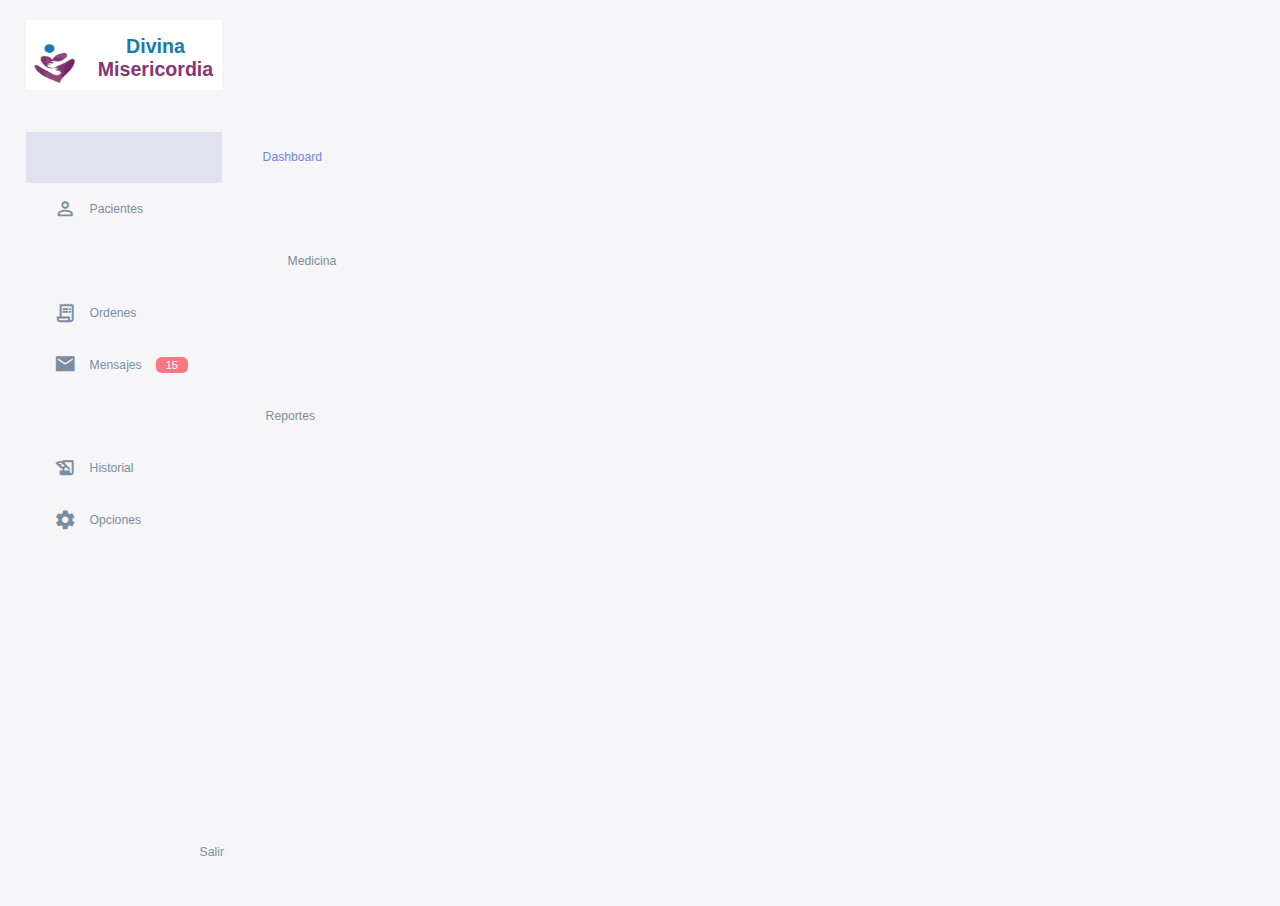
==== index.html @ 437bfea1 "sidebar completo" ====
<!DOCTYPE html>
<html lang="en">

<head>
    <meta charset="UTF-8">
    <meta http-equiv="X-UA-Compatible" content="IE=edge">
    <meta name="viewport" content="width=device-width, initial-scale=1.0">
    <title>Dashboard</title>
    <!---material icon-->
    <link href="https://fonts.googleapis.com/icon?family=Material+Icons+Sharp" rel="stylesheet">
    <!--Css-->
    <link rel="stylesheet" href="styles.css">
</head>

<body>

    <div class="container">
        <aside>
            <div class="top">
                <div class="logo">
                    <img src="logopng2.png">
                    <h2 class="logo-name"><span class="divina">Divina</span>  <span class="mise">Misericordia</span></h2>
                </div>
                <div class="close" id="close-btn">
                    <span class="material-icons-sharp">close</span>

                </div>
            </div>

            <div class="sidebar">
                <a href="#" class="active">
                    <span class="material-icons-sharp">grid_view</span>
                    <h3>Dashboard</h3>
                </a>
                <a href="#" >
                    <span class="material-icons-sharp">person_outline</span>
                    <h3>Pacientes</h3>
                </a>
                <a href="#">
                    <span class="material-icons-sharp">medication</span>
                    <h3>Medicina</h3>
                </a>
                <a href="#">
                    <span class="material-icons-sharp">receipt_long</span>
                    <h3>Ordenes</h3>
                </a>
                <a href="#">
                    <span class="material-icons-sharp">mail</span>
                    <h3>Mensajes</h3>
                    <span class="messages-count">15</span>
                </a>
                <a href="#">
                    <span class="material-icons-sharp">summarize</span>
                    <h3>Reportes</h3>
                </a>
                <a href="#">
                    <span class="material-icons-sharp">history_edu</span>
                    <h3>Historial</h3>
                </a>
                <a href="#">
                    <span class="material-icons-sharp">settings</span>
                    <h3>Opciones</h3>
                </a>
                <a href="#">
                    <span class="material-icons-sharp">logout</span>
                    <h3>Salir</h3>
                </a>
                
            </div>
        </aside>
    </div>

</body>

</html>
---- styles.css ----
/* tipo de letra roboto con sus variables light bold semibold italic */

@import url('https://fonts.googleapis.com/css2?family=Roboto+Mono:ital,wght@0,100;0,400;0,700;1,100;1,500;1,600&display=swap');



:root {
    --color-primary: #7380ec;
    --color-danger: #ff7782;
    --color-success: #41f1b6;
    --color-warning: #ffbb55;
    --color-white: #fff;
    --color-info-dark: #7d8da1;
    --color-info-light: #dce1eb;
    --color-dark: #363949;
    --color-light: rgba(132, 139, 200, 0.18);
    --color-primary-variant: #111e88;
    --color-dark-variant: #677483;
    --color-background: #f6f6f9;


    /*colores corporativos*/
    ---color-mise:#873474;
    --color-divina:#167bae;




    --card-border-radius: 2rem;
    --border-radius-1: 0.4rem;
    --border-radius-2: 0.8rem;
    --border-radius-3: 1.2rem;

    --card-padding: 1.8rem;
    --padding-2: 1.2rem;

    --box-shadow: 0 2rem 3rem var(var(--color-light));


}

* {
    margin: 0;
    padding: 0;
    outline: 0;
    appearance: none;
    border: 0;
    text-decoration: none;
    list-style: none;
    box-sizing: border-box;
}

html {
    font-size: 14px;
}

body {
    width: 100vw;
    height: 100vh;
    font-family: poppins, sans-serif;
    font-size: 0.88rem;
    background: var(--color-background);
    user-select: none;
    overflow-x: hidden;


}

.container{
    display: grid;
    width: 96%;
    margin: 0 auto;
    gap: 1.8rem;
    grid-template-columns: 14rem auto 23rem;

}

a {
    color: var(--color-dark)
}

img {
    display: block;
    width: 100%;
}

h1 {
    font-weight: 800;
    font-size: 1.8rem;
}

h2 {
    font-size: 1.4rem;
}

h3 {
    font-size: 0.87rem;
}

h4 {
    font-size: 0.8rem;
}

h5 {
    font-size: 0.77rem;
}

small{
    font-size: 0.75rem;
}

.logo-name{

    padding-top: 1.1rem;
    text-align: center;
}
.profile-photo{
    width: 2.8rem;
    height: 2.8rem;
    border-radius: 50%;
    overflow: hidden;
}

.text-muted{
    color: var(--color-info-dark);
}

p{
    color: var(--color-dark-variant);
}

b{
    color: var(--color-dark);
}

.primary{
    color: var(--color-primary);
}

.danger{
    color: var(--color-danger);
}
.success{
    color: var(--color-success);
}

.warning{
    color: var(--color-warning);
}
.mise{
    color: var(---color-mise);
}
.divina{
    color: var(--color-divina);
}

aside{
    height: 100vh;

}

aside .top{
    background: white;
    display: flex;
    align-items: center;
    justify-content: space-between;
    margin-top: 1.4rem;
}

aside .logo{
    display: flex;
    gap: 0.8rem;
}

aside .logo img{
    width: 5rem;
    height: 5rem;
}

aside .close{
    display: none;
}

/* =============================BARRA DE DESPLAZAMIENTO===========================*/

aside .sidebar{
    display: flex;
    flex-direction: column;
    height: 86vh;
    position: relative;
    top: 3rem;
}

aside h3{
    font-weight: 500;
}


aside .sidebar a{
    display: flex;
    color: var(--color-info-dark);
    margin-left: 2rem;
    gap: 1rem;
    align-items: center;
    position: relative;
    height: 3.7rem;
    transition: all 300ms ease;

    
}


aside .sidebar a span{
    font-size: 1.6rem;
}


aside .sidebar a:last-child{
    position: absolute;
    bottom: 2rem;
    width: 100%;
}

aside .sidebar a.active{
    background-color: var(--color-light);
    color:var(--color-primary);
    margin-left: 0;
}

aside .sidebar a.active:before{
    content: "";
    width: 6px;
    height: 100%;
    background-color: var(--color-primary);
    
}



aside .sidebar a.active span{

    color:var(--color-primary);
    margin-left: calc(1rem - 3px);
}
aside .sidebar a:hover{
    color: var(--color-primary);
}


aside .sidebar a:hover span{
    margin-left: 1rem;
}

aside .sidebar .messages-count{
    background: var(--color-danger);
    color: var(--color-white);
    padding: 2px 10px;
    font-size: 11px ;
    border-radius: var(--border-radius-1);
}
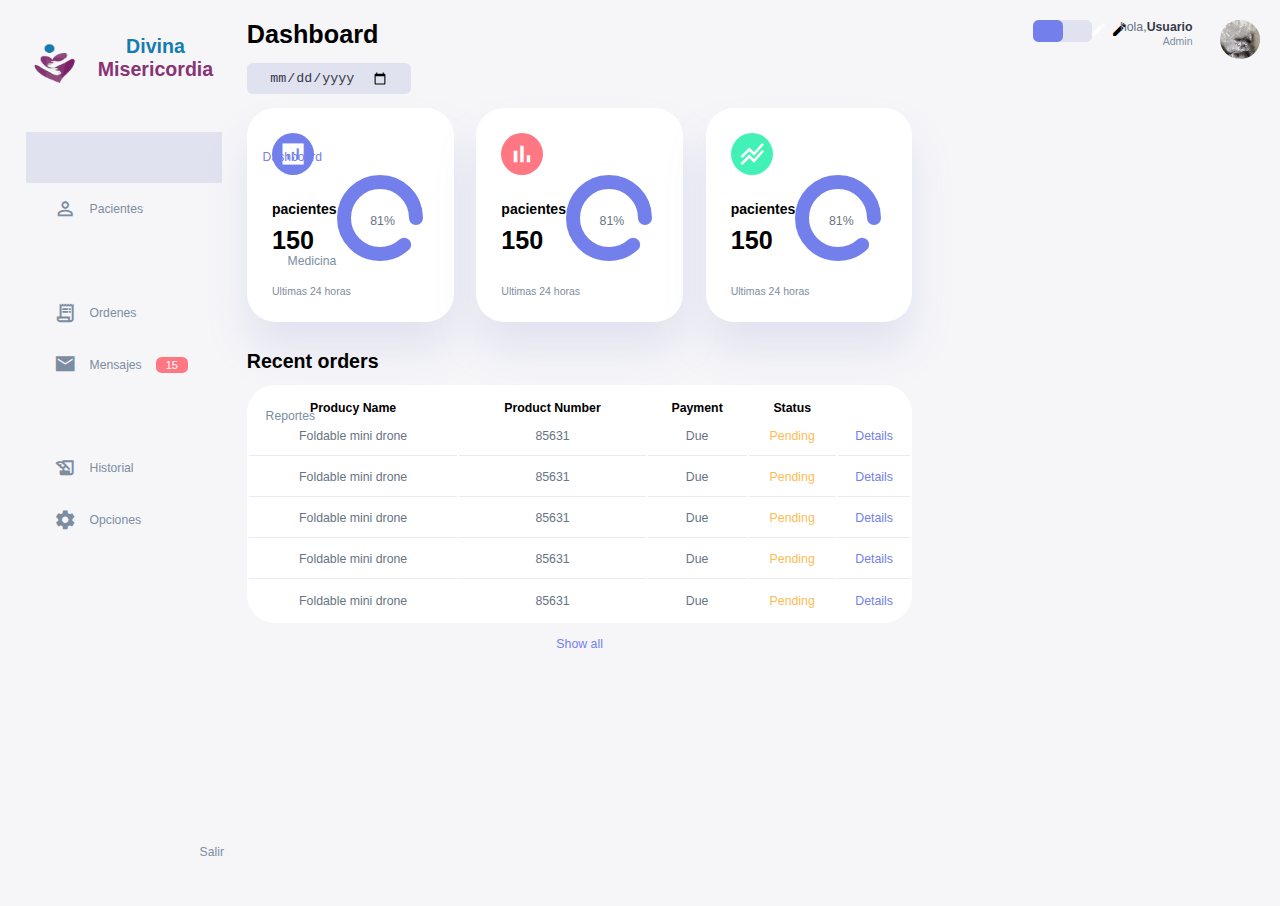
==== commit 96cfd520: "menu completo" ====
--- a/index.html
+++ b/index.html
@@ -19,7 +19,7 @@
             <div class="top">
                 <div class="logo">
                     <img src="logopng2.png">
-                    <h2 class="logo-name"><span class="divina">Divina</span>  <span class="mise">Misericordia</span></h2>
+                    <h2 class="logo-name"><span class="divina">Divina</span> <span class="mise">Misericordia</span></h2>
                 </div>
                 <div class="close" id="close-btn">
                     <span class="material-icons-sharp">close</span>
@@ -32,7 +32,7 @@
                     <span class="material-icons-sharp">grid_view</span>
                     <h3>Dashboard</h3>
                 </a>
-                <a href="#" >
+                <a href="#">
                     <span class="material-icons-sharp">person_outline</span>
                     <h3>Pacientes</h3>
                 </a>
@@ -65,11 +65,174 @@
                     <span class="material-icons-sharp">logout</span>
                     <h3>Salir</h3>
                 </a>
-                
+
             </div>
         </aside>
+
+        <!----------------Final del menu------------------->
+
+        <main>
+            <h1>Dashboard</h1>
+
+            <div class="date">
+                <input type="date">
+            </div>
+
+            <div class="insights">
+                <div class="sales">
+                    <span class="material-icons-sharp">analytics</span>
+                    <div class="middle">
+                        <div class="left">
+                            <h3>pacientes</h3>
+                            <h1>150</h1>
+                        </div>
+                        <div class="progress">
+                            <svg>
+                                <circle cx='38' cy='38' r='36'></circle>
+                            </svg>
+                            <div class="number">
+                                <p>81%</p>
+                            </div>
+                        </div>
+
+                    </div>
+                    <small class="text-muted">Ultimas 24 horas</small>
+                </div>
+
+
+                <!----------fin sales------>
+
+
+                <div class="expenses">
+                    <span class="material-icons-sharp">bar_chart</span>
+                    <div class="middle">
+                        <div class="left">
+                            <h3>pacientes</h3>
+                            <h1>150</h1>
+                        </div>
+                        <div class="progress">
+                            <svg>
+                                <circle cx='38' cy='38' r='36'></circle>
+                            </svg>
+                            <div class="number">
+                                <p>81%</p>
+                            </div>
+                        </div>
+
+                    </div>
+                    <small class="text-muted">Ultimas 24 horas</small>
+                </div>
+
+                <div class="income">
+                    <span class="material-icons-sharp">stacked_line_chart</span>
+                    <div class="middle">
+                        <div class="left">
+                            <h3>pacientes</h3>
+                            <h1>150</h1>
+                        </div>
+                        <div class="progress">
+                            <svg>
+                                <circle cx='38' cy='38' r='36'></circle>
+                            </svg>
+                            <div class="number">
+                                <p>81%</p>
+                            </div>
+                        </div>
+
+                    </div>
+                    <small class="text-muted">Ultimas 24 horas</small>
+                </div>
+            </div>
+
+
+            <!----------Final estadistica------>
+
+
+            <div class="recent-order">
+                <h2>Recent orders</h2>
+                <table>
+                    <thead>
+                        <tr>
+
+                            <th>Producy Name</th>
+                            <th>Product Number</th>
+                            <th>Payment</th>
+                            <th>Status</th>
+                            <th></th>
+                        </tr>
+                    </thead>
+                    <tbody>
+                        <tr>
+                            <td>Foldable mini drone</td>
+                            <td>85631</td>
+                            <td>Due</td>
+                            <td class="warning">Pending</td>
+                            <td class="primary">Details</td>
+                        </tr>
+                        <tr>
+                            <td>Foldable mini drone</td>
+                            <td>85631</td>
+                            <td>Due</td>
+                            <td class="warning">Pending</td>
+                            <td class="primary">Details</td>
+                        </tr>
+                        <tr>
+                            <td>Foldable mini drone</td>
+                            <td>85631</td>
+                            <td>Due</td>
+                            <td class="warning">Pending</td>
+                            <td class="primary">Details</td>
+                        </tr>
+                        <tr>
+                            <td>Foldable mini drone</td>
+                            <td>85631</td>
+                            <td>Due</td>
+                            <td class="warning">Pending</td>
+                            <td class="primary">Details</td>
+                        </tr>
+                        <tr>
+                            <td>Foldable mini drone</td>
+                            <td>85631</td>
+                            <td>Due</td>
+                            <td class="warning">Pending</td>
+                            <td class="primary">Details</td>
+                        </tr>
+                    </tbody>
+                </table>
+                <a href="#">Show all</a>
+            </div>
+
+
+        </main>
+
+
+        <!-----------------------------Fin del main------------------------------->
+        <div class="right">
+            <div class="top">
+                <button id="menu-btn">
+                    <span class="material-icons-sharp">menu</span>
+
+                </button>
+                <div class="theme-toggler">
+                    <span class="material-icons-sharp active">light_mode</span>
+                    <span class="material-icons-sharp">dark_mode</span>
+
+                </div>
+                <div class="profile">
+                    <div class="info">
+                        <p>hola,<b>Usuario</b></p>
+                        <small class="text-muted">Admin</small>
+                    </div>
+                    <div class="profile-photo">
+                        <img src="juan.jpg" alt="">
+                    </div>
+                </div>
+            </div>
+        </div>
     </div>
 
+    <script src="mode.js"></script>
+
 </body>
 
 </html>--- a/styles.css
+++ b/styles.css
@@ -20,8 +20,9 @@
 
 
     /*colores corporativos*/
-    ---color-mise:#873474;
-    --color-divina:#167bae;
+
+    ---color-mise: #873474;
+    --color-divina: #167bae;
 
 
 
@@ -32,11 +33,22 @@
     --border-radius-3: 1.2rem;
 
     --card-padding: 1.8rem;
-    --padding-2: 1.2rem;
-
-    --box-shadow: 0 2rem 3rem var(var(--color-light));
-
-
+    --padding-: 1.2rem;
+
+    --box-shadow: 0 2rem 3rem var(--color-light);
+
+
+}
+
+/*-------------------tema oscuro----------------*/
+
+.dark-theme-variables{
+    --color-background:#181a1e;
+    --color-white:#202528;
+    --color-dark:#edeffd;
+    --color-dark-variant:#a3bdcc;
+    --color-light:rgba(0,0,0,0.4);
+    --box-shadow:0 2rem 3rem var(--color-light);
 }
 
 * {
@@ -66,7 +78,7 @@
 
 }
 
-.container{
+.container {
     display: grid;
     width: 96%;
     margin: 0 auto;
@@ -105,85 +117,88 @@
     font-size: 0.77rem;
 }
 
-small{
+small {
     font-size: 0.75rem;
 }
 
-.logo-name{
+.logo-name {
 
     padding-top: 1.1rem;
     text-align: center;
 }
-.profile-photo{
+
+.profile-photo {
     width: 2.8rem;
     height: 2.8rem;
     border-radius: 50%;
     overflow: hidden;
 }
 
-.text-muted{
+.text-muted {
     color: var(--color-info-dark);
 }
 
-p{
+p {
     color: var(--color-dark-variant);
 }
 
-b{
+b {
     color: var(--color-dark);
 }
 
-.primary{
+.primary {
     color: var(--color-primary);
 }
 
-.danger{
+.danger {
     color: var(--color-danger);
 }
-.success{
+
+.success {
     color: var(--color-success);
 }
 
-.warning{
+.warning {
     color: var(--color-warning);
 }
-.mise{
+
+.mise {
     color: var(---color-mise);
 }
-.divina{
+
+.divina {
     color: var(--color-divina);
 }
 
-aside{
+aside {
     height: 100vh;
 
 }
 
-aside .top{
-    background: white;
+aside .top {
     display: flex;
     align-items: center;
     justify-content: space-between;
     margin-top: 1.4rem;
 }
 
-aside .logo{
+aside .logo {
     display: flex;
     gap: 0.8rem;
 }
 
-aside .logo img{
+aside .logo img {
     width: 5rem;
     height: 5rem;
 }
 
-aside .close{
+aside .close {
     display: none;
 }
 
 /* =============================BARRA DE DESPLAZAMIENTO===========================*/
 
-aside .sidebar{
+aside .sidebar {
     display: flex;
     flex-direction: column;
     height: 86vh;
@@ -191,12 +206,12 @@
     top: 3rem;
 }
 
-aside h3{
+aside h3 {
     font-weight: 500;
 }
 
 
-aside .sidebar a{
+aside .sidebar a {
     display: flex;
     color: var(--color-info-dark);
     margin-left: 2rem;
@@ -206,55 +221,424 @@
     height: 3.7rem;
     transition: all 300ms ease;
 
-    
-}
-
-
-aside .sidebar a span{
+
+}
+
+
+aside .sidebar a span {
     font-size: 1.6rem;
 }
 
 
-aside .sidebar a:last-child{
+aside .sidebar a:last-child {
     position: absolute;
     bottom: 2rem;
     width: 100%;
 }
 
-aside .sidebar a.active{
+aside .sidebar a.active {
     background-color: var(--color-light);
-    color:var(--color-primary);
+    color: var(--color-primary);
     margin-left: 0;
 }
 
-aside .sidebar a.active:before{
+aside .sidebar a.active:before {
     content: "";
     width: 6px;
     height: 100%;
     background-color: var(--color-primary);
-    
-}
-
-
-
-aside .sidebar a.active span{
-
-    color:var(--color-primary);
+
+}
+
+
+
+aside .sidebar a.active span {
+
+    color: var(--color-primary);
     margin-left: calc(1rem - 3px);
 }
-aside .sidebar a:hover{
+
+aside .sidebar a:hover {
     color: var(--color-primary);
 }
 
 
-aside .sidebar a:hover span{
+aside .sidebar a:hover span {
     margin-left: 1rem;
 }
 
-aside .sidebar .messages-count{
+aside .sidebar .messages-count {
     background: var(--color-danger);
     color: var(--color-white);
     padding: 2px 10px;
-    font-size: 11px ;
+    font-size: 11px;
     border-radius: var(--border-radius-1);
-}+}
+
+/*  Ventana principal  */
+main {
+    margin-top: 1.4rem;
+
+}
+
+main .date {
+    display: inline-block;
+    background-color: var(--color-light);
+    border-radius: var(--border-radius-1);
+    margin-top: 1rem;
+    padding: 0.5rem 1.6rem;
+}
+
+main .date input[type="date"] {
+    background: transparent;
+    color: var(--color-dark);
+}
+/*pedidos*/
+main .insights {
+    display: grid;
+    grid-template-columns: repeat(3, 1fr);
+    gap: 1.6rem;
+}
+
+main .insights > div {
+    background-color: var(--color-white);
+    padding: var(--card-padding);
+    border-radius: var(--card-border-radius);
+    margin-top: 1rem;
+    box-shadow: var(--box-shadow);
+    transition: all 300ms ease;
+}
+
+main .insights > div:hover {
+    box-shadow: none;
+
+}
+
+main .insights > div span {
+    background: var(--color-primary);
+    padding: 0.5rem;
+    border-radius: 50%;
+    color: var(--color-white);
+    font-size: 2rem;
+    
+}
+main .insights > div.expenses span{
+    background: var(--color-danger);
+}
+main .insights > div.income span{
+    background: var(--color-success);
+}
+
+main .insights > div .middle {
+    display: flex;
+    align-items: center;
+    justify-content: space-between;
+}
+
+main .insights h3 {
+    margin: 1rem 0 0.6rem;
+    font-size: 1rem;
+
+}
+
+main .insights .progress {
+    position: relative;
+    width: 92px;
+    height: 92px;
+    border-radius: 50%;
+
+}
+
+main .insights svg {
+    width: 7rem;
+    height: 7rem;
+}
+
+main .insights svg circle {
+    fill: none;
+    stroke: var(--color-primary);
+    stroke-width: 14;
+    stroke-linecap: round;
+    transform: translate(5px, 5px);
+    stroke-dasharray: 110;
+    stroke-dashoffset: 92;
+
+}
+
+main .insights .sales svg circle {
+    stroke-dashoffset: -30;
+    stroke-dasharray: 200;
+}
+main .insights .expenses svg circle {
+    stroke-dashoffset: -30;
+    stroke-dasharray: 200;
+}
+main .insights .income svg circle {
+    stroke-dashoffset: -30;
+    stroke-dasharray: 200;
+}
+
+main .insights .progress .number {
+    position: absolute;
+    top: 0;
+    left: 0;
+    height: 100%;
+    width: 100%;
+    display: flex;
+    justify-content: center;
+    align-items: center;
+
+}
+main .insights small{
+    margin-top: 1.3rem;
+    display: block;
+}
+
+/*=========================Orders===============================*/
+
+main .recent-order{
+
+    margin-top: 2rem;
+    
+}
+main .recent-order h2{
+    margin-bottom: 0.8rem;
+}
+
+main .recent-order table{
+    
+    background-color: var(--color-white);
+    width: 100%;
+    border-radius: var(--card-border-radius);
+    padding-top: 1rem;
+
+    text-align: center;
+    box-sizing: var(--box-shadow);
+    transition: all 300ms ease;
+}
+
+main .recent-order table:hover{
+    box-shadow: none;
+
+}
+main table tbody td{
+    height: 2.8rem;
+    border-bottom:  1px solid var(--color-light);
+    color: var(--color-dark-variant);
+}
+main table tbody tr:last-child td{
+    border: none;
+}
+main .recent-order a{
+text-align: center;
+display: block;
+margin: 1rem auto;
+color: var(--color-primary);
+
+}
+
+/*===========================Derecha========================*/
+
+.right{
+    margin-top: 1.4rem;
+}
+
+.right .top{
+    
+    display: flex;
+    justify-content: end;
+    gap: 2rem;
+    
+}
+.right .top button {
+    display: none;
+}
+.right .theme-toggler {
+    background:var(--color-light);
+    display: flex;
+    justify-content: space-between;
+    align-items: center;
+    height: 1.6rem;
+    width: 4.2rem;
+    cursor: pointer;
+    border-radius: var(--border-radius-1);
+}
+
+.right .theme-toggler span{
+    font-size: 1.2rem;
+    width: 50%;
+    height: 100%;
+    display: flex;
+    align-items:center ;
+    justify-content: center;
+}
+.right .theme-toggler span.active{
+    background: var(--color-primary);
+    color: white;
+    border-radius: var(--border-radius-1);
+}
+.right .top .profile{
+    display: flex;
+    gap: 2rem;
+    text-align: right;
+
+}
+
+
+/*===========================Responsive====================*/
+@media screen and (max-width:1200px) {
+    .container {
+        width: 94%;
+        grid-template-columns: 7rem auto  23rem;
+    }
+
+    aside .logo h2 {
+        display: none;
+    }
+
+    aside .sidebar h3 {
+        display: none;
+    }
+
+    aside .sidebar a {
+        width: 5.6rem;
+    }
+
+    aside .sidebar a:last-child {
+        position: relative;
+        margin-top: 1.8rem;
+
+    }
+
+    main .insights {
+        grid-template-columns: 1fr;
+        gap: 0;
+    }
+
+    main .recent-order{
+        width: 94%;
+        position: absolute;
+        left: 50%;
+        transform: translateX(-50%);
+        margin: 2rem 0 0 8.8rem;
+    }
+
+    main .recent-order table{
+        width: 83vw;
+    }
+
+    main table thead tr th:last-child,main table tr th:first-child{
+        display: none;
+    }
+
+    main table thead tr td:last-child,main table td th:first-child{
+        display: none;
+    }
+
+
+}
+
+/*===========================Responsive movil====================*/
+
+
+@media screen and (max-width:768px) {
+    .container{
+        width: 100%;
+        grid-template-columns: 1fr;
+    }
+    aside{
+        position: fixed;
+        left: -100%;
+        background: var(--color-white);
+        width: 18rem;
+        z-index: 3;
+        box-shadow: 1rem 3rem 4rem var(--color-light);
+        height: 100vh;
+        padding-right: var(--card-padding);
+        display: none;
+        animation: showmenu 400ms ease forwards;
+
+    }
+
+    @keyframes showmenu {
+        to{
+            left: 0;
+        }
+    }
+    
+    aside .logo{
+        margin-left: 1rem;
+    }
+    aside .logo h2{
+        display: inline;
+    }
+    aside .sidebar h3{
+        display: inline;
+    }
+    aside .sidebar a{
+        width:100%;
+        height: 3.4rem;
+    }
+    aside .sidebar a:last-child{
+        position: absolute;
+        bottom: 5rem;
+    }
+
+    aside .close{
+        display: inline-block;
+        cursor: pointer;
+    }
+    main{
+        margin-top:8rem;
+        padding: 0 1rem;
+    }
+    main .recent-order{
+        position: relative;
+        margin:2rem 0 0 0;
+        width: 100%;
+    }
+    main .recent-order table {
+
+        width:100% ;
+        margin: 0;
+    }
+    .right{
+        width: 94%;
+        margin:  0 auto 4rem;
+    }
+    .right .top{
+        position: fixed;
+        top: 0;
+        left: 0;
+        align-items: center;
+        padding: 0 0.8rem;
+        height: 4.6rem;
+        background: var(--color-white);
+        width: 100%;
+        margin: 0;
+        z-index: 2;
+        box-shadow:  0 1rem 1rem var(--color-light);
+
+    }
+    .right .top .theme-toggler{
+        width: 4.4rem;
+        position: absolute;
+        left: 66%;
+
+    }
+    .right .profile .info{
+        display: none;
+    }
+
+    .right .top button{
+        display: inline-block;
+        background: transparent;
+        cursor: pointer;
+        color: var(--color-dark);
+        position: absolute;
+        left: 1rem;
+    }
+    .right .top button span{
+        font-size: 2rem;
+    }
+}
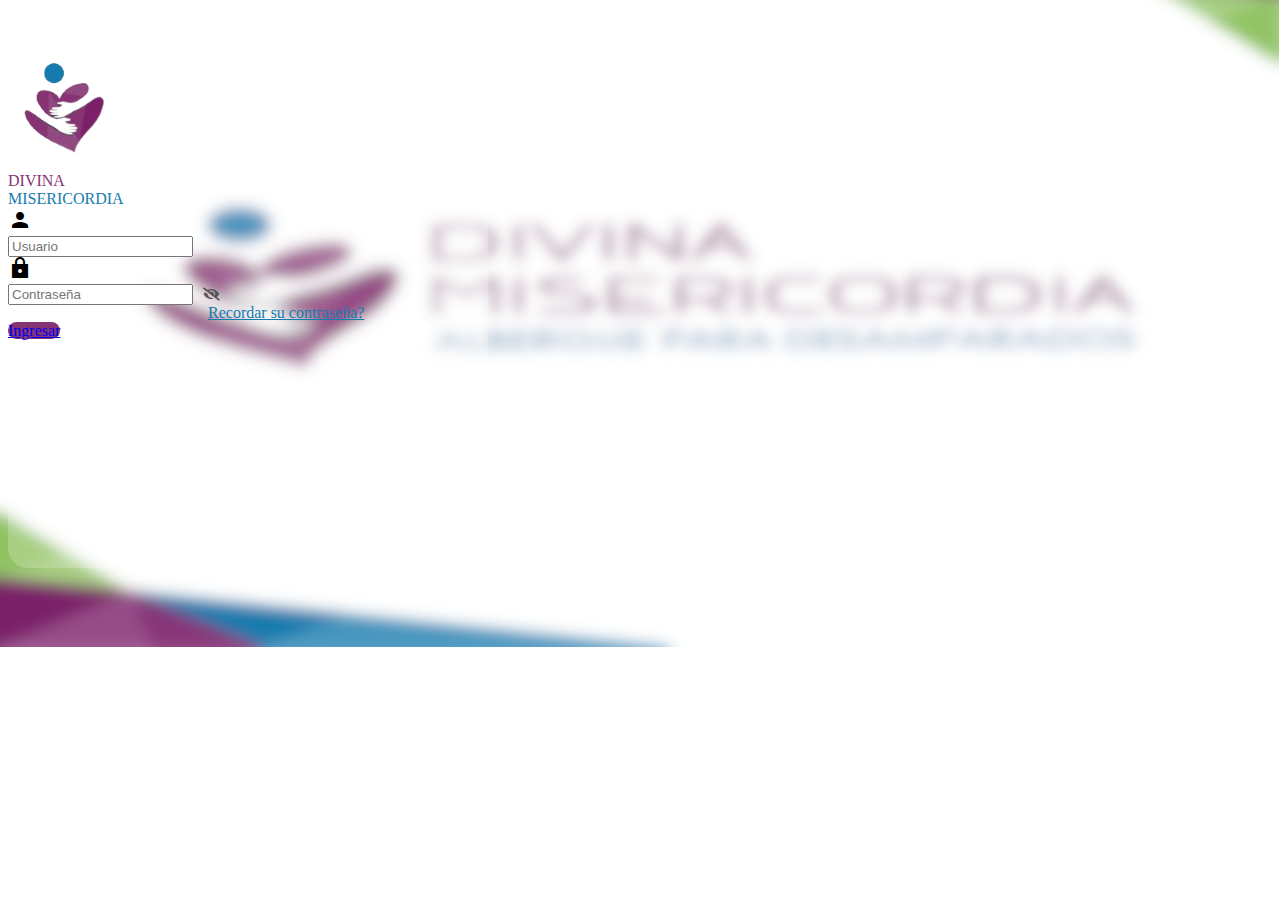
==== commit 1ff10a25: "login y dashboard" ====
--- a/index.html
+++ b/index.html
@@ -5,234 +5,78 @@
     <meta charset="UTF-8">
     <meta http-equiv="X-UA-Compatible" content="IE=edge">
     <meta name="viewport" content="width=device-width, initial-scale=1.0">
-    <title>Dashboard</title>
-    <!---material icon-->
+    <title>Document</title>
+    <link href="index.css" rel="stylesheet">
     <link href="https://fonts.googleapis.com/icon?family=Material+Icons+Sharp" rel="stylesheet">
-    <!--Css-->
-    <link rel="stylesheet" href="styles.css">
+
+
+    <link rel="stylesheet" href="https://cdnjs.cloudflare.com/ajax/libs/font-awesome/5.15.1/css/all.min.css">
+    <script src="https://cdn.jsdelivr.net/npm/@popperjs/core@2.11.6/dist/umd/popper.min.js"
+        integrity="sha384-oBqDVmMz9ATKxIep9tiCxS/Z9fNfEXiDAYTujMAeBAsjFuCZSmKbSSUnQlmh/jp3" crossorigin="anonymous">
+        </script>
+    <script src="https://cdn.jsdelivr.net/npm/bootstrap@5.3.0-alpha1/dist/js/bootstrap.min.js"
+        integrity="sha384-mQ93GR66B00ZXjt0YO5KlohRA5SY2XofN4zfuZxLkoj1gXtW8ANNCe9d5Y3eG5eD" crossorigin="anonymous">
+        </script>
+    <link href="https://cdn.jsdelivr.net/npm/bootstrap@5.3.0-alpha1/dist/css/bootstrap.min.css" rel="stylesheet"
+        integrity="sha384-GLhlTQ8iRABdZLl6O3oVMWSktQOp6b7In1Zl3/Jr59b6EGGoI1aFkw7cmDA6j6gD" crossorigin="anonymous">
+    <script src="https://cdn.jsdelivr.net/npm/bootstrap@5.3.0-alpha1/dist/js/bootstrap.bundle.min.js"
+        integrity="sha384-w76AqPfDkMBDXo30jS1Sgez6pr3x5MlQ1ZAGC+nuZB+EYdgRZgiwxhTBTkF7CXvN" crossorigin="anonymous">
+        </script>
+
+
 </head>
 
-<body>
+<body  class=" d-flex justify-content-center align-items-center vh-100">
+    <div class=" p-5  text-secondary shadow"
+        style="border-radius: 20px; width: 30rem ;height:35rem; background: rgba(255, 255, 255, 0.20);">
 
-    <div class="container">
-        <aside>
-            <div class="top">
-                <div class="logo">
-                    <img src="logopng2.png">
-                    <h2 class="logo-name"><span class="divina">Divina</span> <span class="mise">Misericordia</span></h2>
-                </div>
-                <div class="close" id="close-btn">
-                    <span class="material-icons-sharp">close</span>
+        <div class="d-flex justify-content-center">
+            <img src="img/logopng2.png" alt="login-icon" style="height: 10rem" />
+        </div class="text-center fs-3 fw-bold">
 
-                </div>
+        <div style="-webkit-text-fill-color: #873474;"
+            class="text-center fs-4 fw-bold">DIVINA</div>
+        <div class="text-center fs-5 fw-bold" style="color: #167bae;">MISERICORDIA</div>
+
+        <div class="input-group mt-4  " style="height: 3rem;">
+            <div class="input-group-text bg-light ">
+                <span class="material-icons-sharp">person</span>
             </div>
 
-            <div class="sidebar">
-                <a href="#" class="active">
-                    <span class="material-icons-sharp">grid_view</span>
-                    <h3>Dashboard</h3>
-                </a>
-                <a href="#">
-                    <span class="material-icons-sharp">person_outline</span>
-                    <h3>Pacientes</h3>
-                </a>
-                <a href="#">
-                    <span class="material-icons-sharp">medication</span>
-                    <h3>Medicina</h3>
-                </a>
-                <a href="#">
-                    <span class="material-icons-sharp">receipt_long</span>
-                    <h3>Ordenes</h3>
-                </a>
-                <a href="#">
-                    <span class="material-icons-sharp">mail</span>
-                    <h3>Mensajes</h3>
-                    <span class="messages-count">15</span>
-                </a>
-                <a href="#">
-                    <span class="material-icons-sharp">summarize</span>
-                    <h3>Reportes</h3>
-                </a>
-                <a href="#">
-                    <span class="material-icons-sharp">history_edu</span>
-                    <h3>Historial</h3>
-                </a>
-                <a href="#">
-                    <span class="material-icons-sharp">settings</span>
-                    <h3>Opciones</h3>
-                </a>
-                <a href="#">
-                    <span class="material-icons-sharp">logout</span>
-                    <h3>Salir</h3>
-                </a>
+            <input class="form-control bg-light" type="text" placeholder="Usuario" />
+        </div>
 
-            </div>
-        </aside>
-
-        <!----------------Final del menu------------------->
-
-        <main>
-            <h1>Dashboard</h1>
-
-            <div class="date">
-                <input type="date">
+        <div class="input-group mt-3" style="height: 3rem;">
+            <div class="input-group-text bg-light">
+                <span class="material-icons-sharp">lock</span>
             </div>
 
-            <div class="insights">
-                <div class="sales">
-                    <span class="material-icons-sharp">analytics</span>
-                    <div class="middle">
-                        <div class="left">
-                            <h3>pacientes</h3>
-                            <h1>150</h1>
-                        </div>
-                        <div class="progress">
-                            <svg>
-                                <circle cx='38' cy='38' r='36'></circle>
-                            </svg>
-                            <div class="number">
-                                <p>81%</p>
-                            </div>
-                        </div>
+            <input class="password form-control bg-light" type="password" placeholder="Contraseña">
 
-                    </div>
-                    <small class="text-muted">Ultimas 24 horas</small>
-                </div>
+            <span class="  input-group-text">
+                <button class="btn-show-pass" onclick="showPassword()">
+
+                    <i class="icon fas fa-eye-slash"></i>
+                </button>
 
 
-                <!----------fin sales------>
 
 
-                <div class="expenses">
-                    <span class="material-icons-sharp">bar_chart</span>
-                    <div class="middle">
-                        <div class="left">
-                            <h3>pacientes</h3>
-                            <h1>150</h1>
-                        </div>
-                        <div class="progress">
-                            <svg>
-                                <circle cx='38' cy='38' r='36'></circle>
-                            </svg>
-                            <div class="number">
-                                <p>81%</p>
-                            </div>
-                        </div>
+        </div>
 
-                    </div>
-                    <small class="text-muted">Ultimas 24 horas</small>
-                </div>
-
-                <div class="income">
-                    <span class="material-icons-sharp">stacked_line_chart</span>
-                    <div class="middle">
-                        <div class="left">
-                            <h3>pacientes</h3>
-                            <h1>150</h1>
-                        </div>
-                        <div class="progress">
-                            <svg>
-                                <circle cx='38' cy='38' r='36'></circle>
-                            </svg>
-                            <div class="number">
-                                <p>81%</p>
-                            </div>
-                        </div>
-
-                    </div>
-                    <small class="text-muted">Ultimas 24 horas</small>
-                </div>
-            </div>
-
-
-            <!----------Final estadistica------>
-
-
-            <div class="recent-order">
-                <h2>Recent orders</h2>
-                <table>
-                    <thead>
-                        <tr>
-
-                            <th>Producy Name</th>
-                            <th>Product Number</th>
-                            <th>Payment</th>
-                            <th>Status</th>
-                            <th></th>
-                        </tr>
-                    </thead>
-                    <tbody>
-                        <tr>
-                            <td>Foldable mini drone</td>
-                            <td>85631</td>
-                            <td>Due</td>
-                            <td class="warning">Pending</td>
-                            <td class="primary">Details</td>
-                        </tr>
-                        <tr>
-                            <td>Foldable mini drone</td>
-                            <td>85631</td>
-                            <td>Due</td>
-                            <td class="warning">Pending</td>
-                            <td class="primary">Details</td>
-                        </tr>
-                        <tr>
-                            <td>Foldable mini drone</td>
-                            <td>85631</td>
-                            <td>Due</td>
-                            <td class="warning">Pending</td>
-                            <td class="primary">Details</td>
-                        </tr>
-                        <tr>
-                            <td>Foldable mini drone</td>
-                            <td>85631</td>
-                            <td>Due</td>
-                            <td class="warning">Pending</td>
-                            <td class="primary">Details</td>
-                        </tr>
-                        <tr>
-                            <td>Foldable mini drone</td>
-                            <td>85631</td>
-                            <td>Due</td>
-                            <td class="warning">Pending</td>
-                            <td class="primary">Details</td>
-                        </tr>
-                    </tbody>
-                </table>
-                <a href="#">Show all</a>
-            </div>
-
-
-        </main>
-
-
-        <!-----------------------------Fin del main------------------------------->
-        <div class="right">
-            <div class="top">
-                <button id="menu-btn">
-                    <span class="material-icons-sharp">menu</span>
-
-                </button>
-                <div class="theme-toggler">
-                    <span class="material-icons-sharp active">light_mode</span>
-                    <span class="material-icons-sharp">dark_mode</span>
-
-                </div>
-                <div class="profile">
-                    <div class="info">
-                        <p>hola,<b>Usuario</b></p>
-                        <small class="text-muted">Admin</small>
-                    </div>
-                    <div class="profile-photo">
-                        <img src="juan.jpg" alt="">
-                    </div>
-                </div>
+        <div class="d-flex justify-content-around mt-1">
+            
+            <div class="pt-1 ">
+                <a href="#" class="text-decoration-none " style="font-size: 1rem;color: #167bae;padding-left: 200px;">Recordar su contraseña?</a>
             </div>
         </div>
+        <a href="dashboard.html" style="border-radius: 10px;background: #873474;"
+            class="btn  text-white w-100 mt-4 fw-semibold shadow-sm" >
+            Ingresar
+        </a>
+
     </div>
-
-    <script src="mode.js"></script>
-
+    <script src="contra.js"> </script>
 </body>
 
 </html>--- a/index.css
+++ b/index.css
@@ -0,0 +1,19 @@
+body {
+    background-image: url(img/Diseño.png);
+   
+    background-repeat: no-repeat;
+    background-size: cover;
+    background-position: center;
+  
+    
+  }
+
+  .btn-show-pass {
+    border: none;
+    background: transparent;
+    color: #555;
+    cursor: pointer;
+  }
+  .btn-show-pass .icon {
+    transition: all .3s;
+}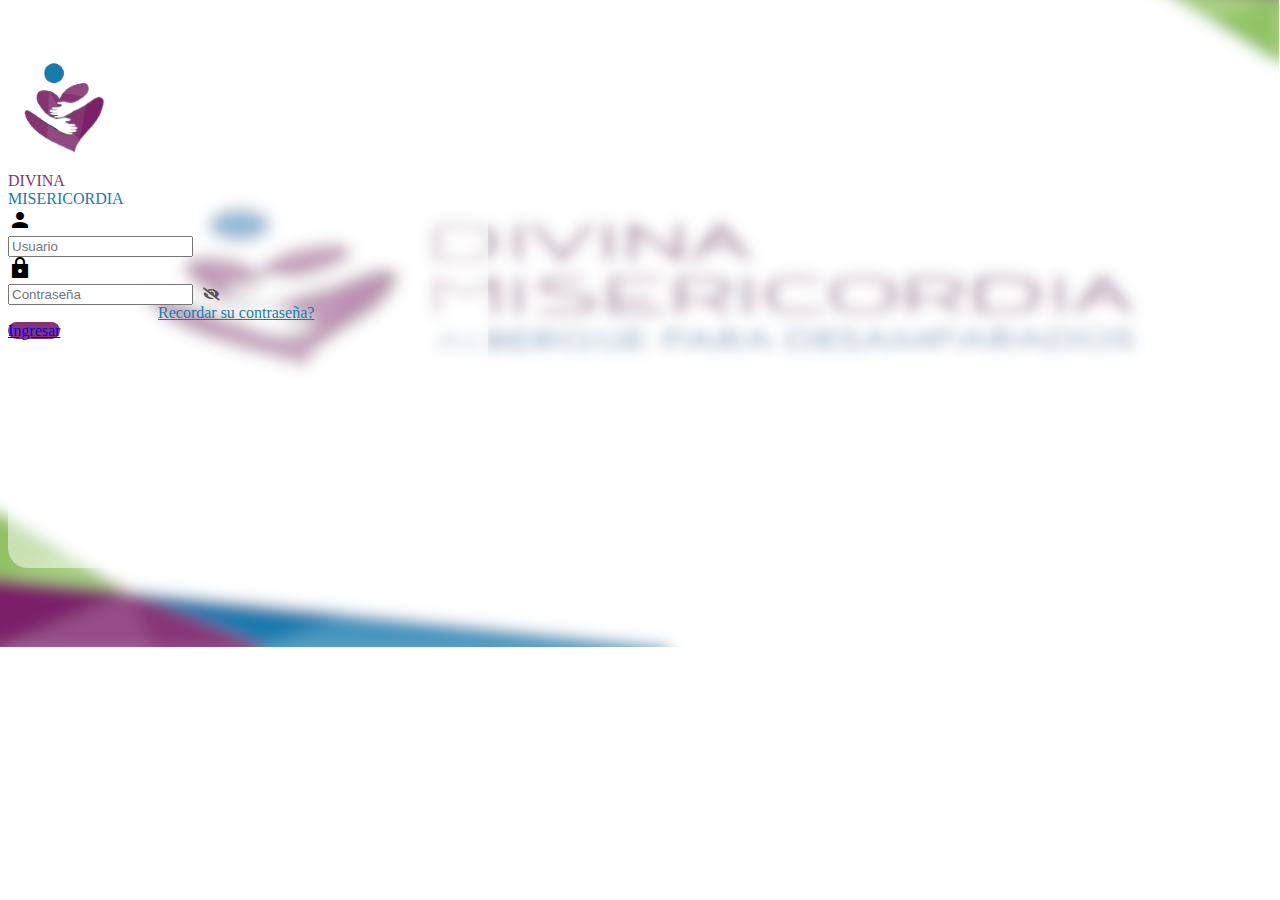
==== commit a6e79cc4: "arreglos" ====
--- a/index.html
+++ b/index.html
@@ -28,7 +28,7 @@
 
 <body  class=" d-flex justify-content-center align-items-center vh-100">
     <div class=" p-5  text-secondary shadow"
-        style="border-radius: 20px; width: 30rem ;height:35rem; background: rgba(255, 255, 255, 0.20);">
+        style="border-radius: 20px; width: 30rem ;height:35rem; background: rgba(255, 255, 255, 0.50);">
 
         <div class="d-flex justify-content-center">
             <img src="img/logopng2.png" alt="login-icon" style="height: 10rem" />
@@ -67,7 +67,7 @@
         <div class="d-flex justify-content-around mt-1">
             
             <div class="pt-1 ">
-                <a href="#" class="text-decoration-none " style="font-size: 1rem;color: #167bae;padding-left: 200px;">Recordar su contraseña?</a>
+                <a href="#" class="text-decoration-none " style="font-size: 1rem;color: #167bae;padding-left: 150px;">Recordar su contraseña?</a>
             </div>
         </div>
         <a href="dashboard.html" style="border-radius: 10px;background: #873474;"
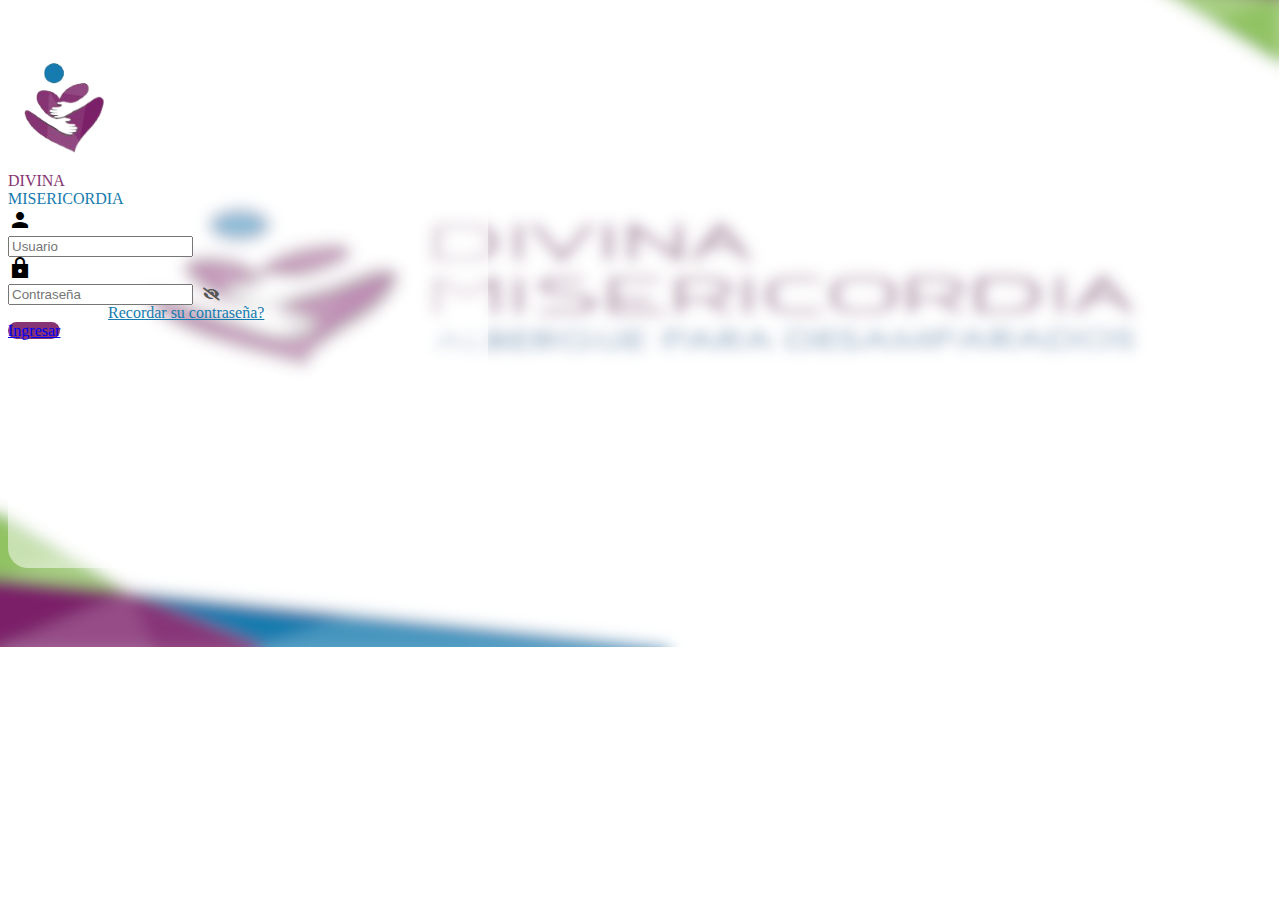
==== commit abd7b217: "solucion de recordad" ====
--- a/index.html
+++ b/index.html
@@ -58,16 +58,12 @@
 
                     <i class="icon fas fa-eye-slash"></i>
                 </button>
-
-
-
-
         </div>
 
         <div class="d-flex justify-content-around mt-1">
             
             <div class="pt-1 ">
-                <a href="#" class="text-decoration-none " style="font-size: 1rem;color: #167bae;padding-left: 150px;">Recordar su contraseña?</a>
+                <a href="#" class="text-decoration-none " style="font-size: 1rem;color: #167bae;padding-left: 100px;">Recordar su contraseña?</a>
             </div>
         </div>
         <a href="dashboard.html" style="border-radius: 10px;background: #873474;"
